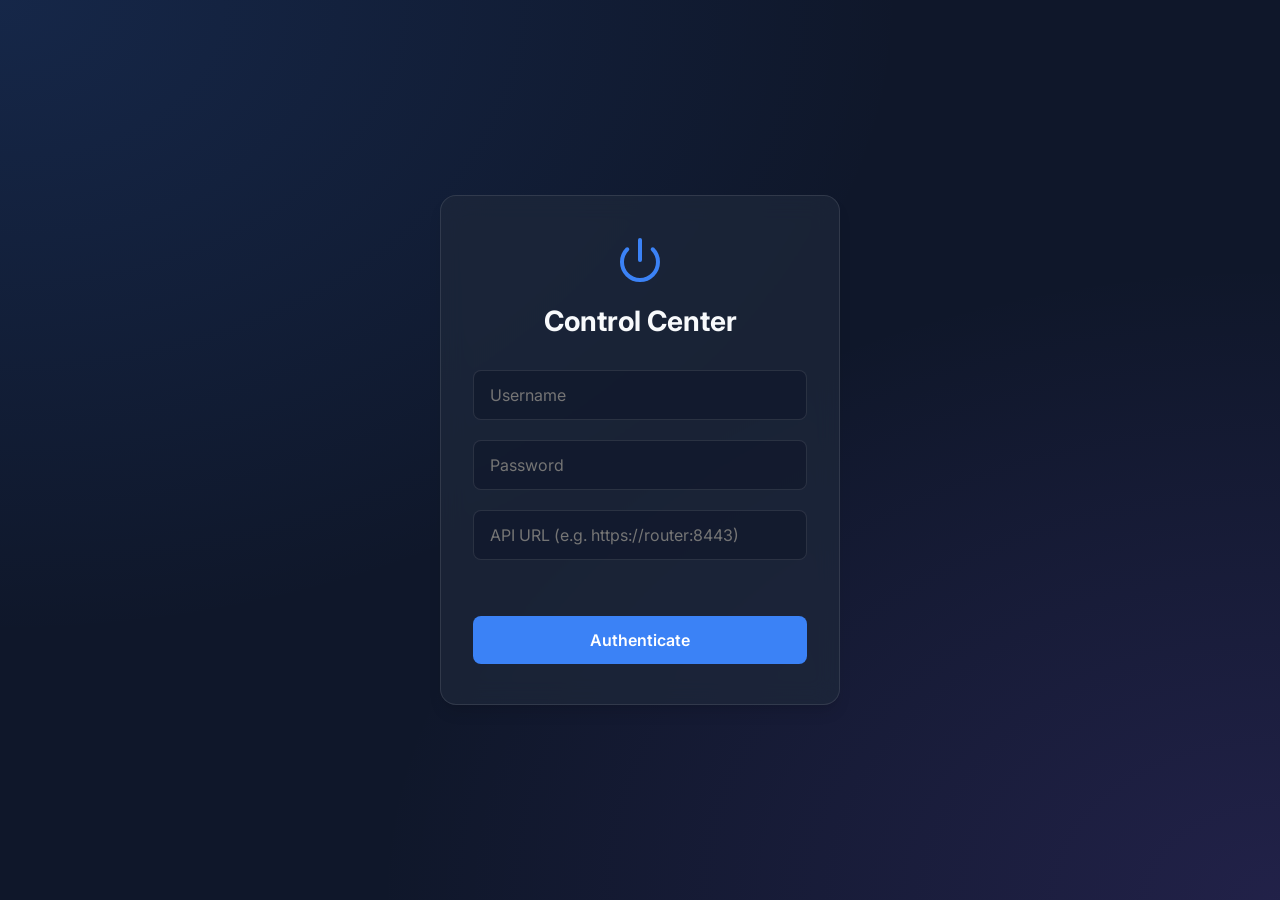
==== frontend/index.html @ cea1192f "Init commit" ====
<!DOCTYPE html>
<html lang="en">

<head>
    <meta charset="UTF-8">
    <meta name="viewport" content="width=device-width, initial-scale=1.0">
    <title>WOL Control Center</title>
    <!-- Modern Google Font -->
    <link href="https://fonts.googleapis.com/css2?family=Inter:wght@400;500;600;700&display=swap" rel="stylesheet">
    <link rel="stylesheet" href="styles.css">
</head>

<body>
    <div id="app">
        <!-- Login View -->
        <div id="login-view" class="view active">
            <div class="glass-panel login-panel">
                <div class="logo">
                    <svg viewBox="0 0 24 24" width="48" height="48" stroke="currentColor" stroke-width="2" fill="none"
                        stroke-linecap="round" stroke-linejoin="round" class="icon">
                        <path d="M18.36 6.64a9 9 0 1 1-12.73 0"></path>
                        <line x1="12" y1="2" x2="12" y2="12"></line>
                    </svg>
                </div>
                <h2>Control Center</h2>
                <p class="subtitle"></p>

                <form id="login-form">
                    <div class="input-group">
                        <input type="text" id="username" placeholder="Username" required>
                    </div>
                    <div class="input-group">
                        <input type="password" id="password" placeholder="Password" required>
                    </div>
                    <div class="input-group">
                        <input type="text" id="api-url" placeholder="API URL (e.g. https://router:8443)" required>
                    </div>
                    <div id="login-error" class="error-message"></div>
                    <button type="submit" class="btn btn-primary" id="login-btn">
                        <span class="btn-text">Authenticate</span>
                        <div class="spinner hidden"></div>
                    </button>
                </form>
            </div>
        </div>

        <!-- Dashboard View -->
        <div id="dashboard-view" class="view">
            <header class="dashboard-header">
                <div class="header-content">
                    <div class="logo-small">
                        <svg viewBox="0 0 24 24" width="24" height="24" stroke="currentColor" stroke-width="2"
                            fill="none" stroke-linecap="round" stroke-linejoin="round">
                            <path d="M18.36 6.64a9 9 0 1 1-12.73 0"></path>
                            <line x1="12" y1="2" x2="12" y2="12"></line>
                        </svg>
                        <h1>WOL Dashboard</h1>
                    </div>
                    <button id="logout-btn" class="btn btn-outline">Logout</button>
                </div>
            </header>

            <main class="dashboard-main">
                <div class="panel controls-panel">
                    <div class="panel-header">
                        <h2>Devices</h2>
                        <button id="refresh-all-btn" class="btn btn-secondary btn-sm">
                            <svg viewBox="0 0 24 24" width="16" height="16" stroke="currentColor" stroke-width="2"
                                fill="none" stroke-linecap="round" stroke-linejoin="round">
                                <polyline points="23 4 23 10 17 10"></polyline>
                                <polyline points="1 20 1 14 7 14"></polyline>
                                <path d="M3.51 9a9 9 0 0 1 14.85-3.36L23 10M1 14l4.64 4.36A9 9 0 0 0 20.49 15"></path>
                            </svg>
                            Refresh All
                        </button>
                    </div>
                    <div id="devices-list" class="devices-grid">
                        <!-- Devices will be injected here by JS -->
                        <div class="loading-state">
                            <div class="spinner"></div>
                            <p>Loading devices...</p>
                        </div>
                    </div>
                </div>
            </main>
        </div>
    </div>

    <!-- Template for Device Card -->
    <template id="device-card-template">
        <div class="device-card glass-panel">
            <div class="device-info">
                <h3 class="device-name">Device Name</h3>
                <div class="status-indicator">
                    <span class="status-dot offline"></span>
                    <span class="status-text">Checking status...</span>
                </div>
            </div>
            <div class="device-actions">
                <button class="btn btn-primary btn-wake">Wake Up</button>
                <button class="btn btn-icon btn-refresh" title="Check Status">
                    <svg viewBox="0 0 24 24" width="18" height="18" stroke="currentColor" stroke-width="2" fill="none"
                        stroke-linecap="round" stroke-linejoin="round">
                        <path d="M21.5 2v6h-6M2.5 22v-6h6M2 11.5a10 10 0 0 1 18.8-4.3M22 12.5a10 10 0 0 1-18.8 4.2" />
                    </svg>
                </button>
            </div>
        </div>
    </template>

    <script src="app.js"></script>
</body>

</html>
---- frontend/styles.css ----
:root {
    --bg-color: #0f172a;
    --panel-bg: rgba(30, 41, 59, 0.7);
    --panel-border: rgba(255, 255, 255, 0.1);
    --text-primary: #f8fafc;
    --text-secondary: #94a3b8;
    --primary-color: #3b82f6;
    --primary-hover: #2563eb;
    --danger-color: #ef4444;
    --success-color: #10b981;
    --offline-color: #64748b;
    --input-bg: rgba(15, 23, 42, 0.6);
    --shadow: 0 4px 6px -1px rgba(0, 0, 0, 0.1), 0 2px 4px -1px rgba(0, 0, 0, 0.06);
    --shadow-lg: 0 10px 15px -3px rgba(0, 0, 0, 0.1), 0 4px 6px -2px rgba(0, 0, 0, 0.05);
}

* {
    margin: 0;
    padding: 0;
    box-sizing: border-box;
}

body {
    font-family: 'Inter', -apple-system, BlinkMacSystemFont, 'Segoe UI', Roboto, Helvetica, Arial, sans-serif;
    background-color: var(--bg-color);
    background-image: 
        radial-gradient(at 0% 0%, rgba(59, 130, 246, 0.15) 0px, transparent 50%),
        radial-gradient(at 100% 100%, rgba(139, 92, 246, 0.15) 0px, transparent 50%);
    background-attachment: fixed;
    color: var(--text-primary);
    min-height: 100vh;
    display: flex;
    flex-direction: column;
}

#app {
    flex: 1;
    display: flex;
    flex-direction: column;
}

/* View Management */
.view {
    display: none;
    flex: 1;
    animation: fadeIn 0.3s ease-in-out;
}

.view.active {
    display: flex;
    flex-direction: column;
}

@keyframes fadeIn {
    from { opacity: 0; transform: translateY(10px); }
    to { opacity: 1; transform: translateY(0); }
}

/* Glassmorphism Common */
.glass-panel {
    background: var(--panel-bg);
    backdrop-filter: blur(12px);
    -webkit-backdrop-filter: blur(12px);
    border: 1px solid var(--panel-border);
    border-radius: 16px;
    box-shadow: var(--shadow-lg);
}

/* --- Login View --- */
#login-view {
    justify-content: center;
    align-items: center;
    padding: 2rem;
}

.login-panel {
    width: 100%;
    max-width: 400px;
    padding: 2.5rem 2rem;
    text-align: center;
}

.logo {
    color: var(--primary-color);
    margin-bottom: 1rem;
}

.login-panel h2 {
    font-size: 1.75rem;
    font-weight: 700;
    margin-bottom: 0.5rem;
}

.login-panel .subtitle {
    color: var(--text-secondary);
    margin-bottom: 2rem;
    font-size: 0.95rem;
}

.input-group {
    margin-bottom: 1.25rem;
}

input {
    width: 100%;
    padding: 0.875rem 1rem;
    background: var(--input-bg);
    border: 1px solid var(--panel-border);
    border-radius: 8px;
    color: var(--text-primary);
    font-size: 1rem;
    transition: all 0.2s;
    font-family: inherit;
}

input:focus {
    outline: none;
    border-color: var(--primary-color);
    box-shadow: 0 0 0 2px rgba(59, 130, 246, 0.25);
}

.error-message {
    color: var(--danger-color);
    font-size: 0.875rem;
    min-height: 1.25rem;
    margin-bottom: 1rem;
    text-align: left;
}

/* --- Buttons --- */
.btn {
    display: inline-flex;
    align-items: center;
    justify-content: center;
    gap: 0.5rem;
    padding: 0.875rem 1.5rem;
    border: none;
    border-radius: 8px;
    font-size: 1rem;
    font-weight: 600;
    cursor: pointer;
    transition: all 0.2s;
    font-family: inherit;
}

.btn:disabled {
    opacity: 0.7;
    cursor: not-allowed;
}

.btn-primary {
    width: 100%;
    background-color: var(--primary-color);
    color: white;
}

.btn-primary:hover:not(:disabled) {
    background-color: var(--primary-hover);
    transform: translateY(-1px);
}

.btn-secondary {
    background-color: rgba(255, 255, 255, 0.1);
    color: var(--text-primary);
}

.btn-secondary:hover:not(:disabled) {
    background-color: rgba(255, 255, 255, 0.15);
}

.btn-outline {
    background: transparent;
    border: 1px solid var(--panel-border);
    color: var(--text-primary);
}

.btn-outline:hover {
    background: rgba(255, 255, 255, 0.05);
}

.btn-sm {
    padding: 0.5rem 1rem;
    font-size: 0.875rem;
}

.btn-icon {
    padding: 0.6rem;
    background: rgba(255, 255, 255, 0.05);
    color: var(--text-secondary);
    border-radius: 8px;
}

.btn-icon:hover:not(:disabled) {
    background: rgba(255, 255, 255, 0.1);
    color: var(--text-primary);
}

/* --- Spinner --- */
.spinner {
    width: 20px;
    height: 20px;
    border: 2px solid rgba(255, 255, 255, 0.3);
    border-radius: 50%;
    border-top-color: #fff;
    animation: spin 0.8s linear infinite;
}

.spinner.hidden {
    display: none;
}

@keyframes spin {
    to { transform: rotate(360deg); }
}

/* --- Dashboard View --- */
.dashboard-header {
    background: rgba(15, 23, 42, 0.8);
    backdrop-filter: blur(8px);
    border-bottom: 1px solid var(--panel-border);
    padding: 1rem 2rem;
    position: sticky;
    top: 0;
    z-index: 10;
}

.header-content {
    max-width: 1000px;
    margin: 0 auto;
    display: flex;
    justify-content: space-between;
    align-items: center;
}

.logo-small {
    display: flex;
    align-items: center;
    gap: 0.75rem;
    color: var(--text-primary);
}

.logo-small h1 {
    font-size: 1.25rem;
    font-weight: 600;
}

.logo-small svg {
    color: var(--primary-color);
}

.dashboard-main {
    flex: 1;
    padding: 2rem;
    max-width: 1040px;
    margin: 0 auto;
    width: 100%;
}

.panel-header {
    display: flex;
    justify-content: space-between;
    align-items: center;
    margin-bottom: 1.5rem;
}

.panel-header h2 {
    font-size: 1.5rem;
    font-weight: 600;
}

/* Devices Grid */
.devices-grid {
    display: grid;
    grid-template-columns: repeat(auto-fill, minmax(300px, 1fr));
    gap: 1.5rem;
}

.loading-state {
    grid-column: 1 / -1;
    display: flex;
    flex-direction: column;
    align-items: center;
    justify-content: center;
    padding: 4rem 2rem;
    color: var(--text-secondary);
    gap: 1rem;
}

.device-card {
    padding: 1.5rem;
    display: flex;
    flex-direction: column;
    gap: 1.5rem;
    transition: transform 0.2s, box-shadow 0.2s;
}

.device-card:hover {
    transform: translateY(-2px);
    box-shadow: 0 15px 25px -5px rgba(0, 0, 0, 0.15), 0 8px 10px -6px rgba(0, 0, 0, 0.1);
}

.device-info {
    display: flex;
    flex-direction: column;
    gap: 0.5rem;
}

.device-name {
    font-size: 1.25rem;
    font-weight: 600;
    word-break: break-all;
}

.status-indicator {
    display: flex;
    align-items: center;
    gap: 0.5rem;
    font-size: 0.9rem;
    color: var(--text-secondary);
}

.status-dot {
    width: 10px;
    height: 10px;
    border-radius: 50%;
}

.status-dot.online {
    background-color: var(--success-color);
    box-shadow: 0 0 8px rgba(16, 185, 129, 0.6);
}

.status-dot.offline {
    background-color: var(--offline-color);
}

.status-dot.waking {
    background-color: #f59e0b;
    box-shadow: 0 0 8px rgba(245, 158, 11, 0.6);
    animation: pulse 1.5s infinite;
}

@keyframes pulse {
    0% { transform: scale(0.95); opacity: 0.8; }
    50% { transform: scale(1.1); opacity: 1; }
    100% { transform: scale(0.95); opacity: 0.8; }
}

.device-actions {
    display: flex;
    gap: 0.75rem;
    margin-top: auto;
}

.device-actions .btn-wake {
    flex: 1;
}

@media (max-width: 600px) {
    .dashboard-header {
        padding: 1rem;
    }
    .dashboard-main {
        padding: 1rem;
    }
    .devices-grid {
        grid-template-columns: 1fr;
    }
}
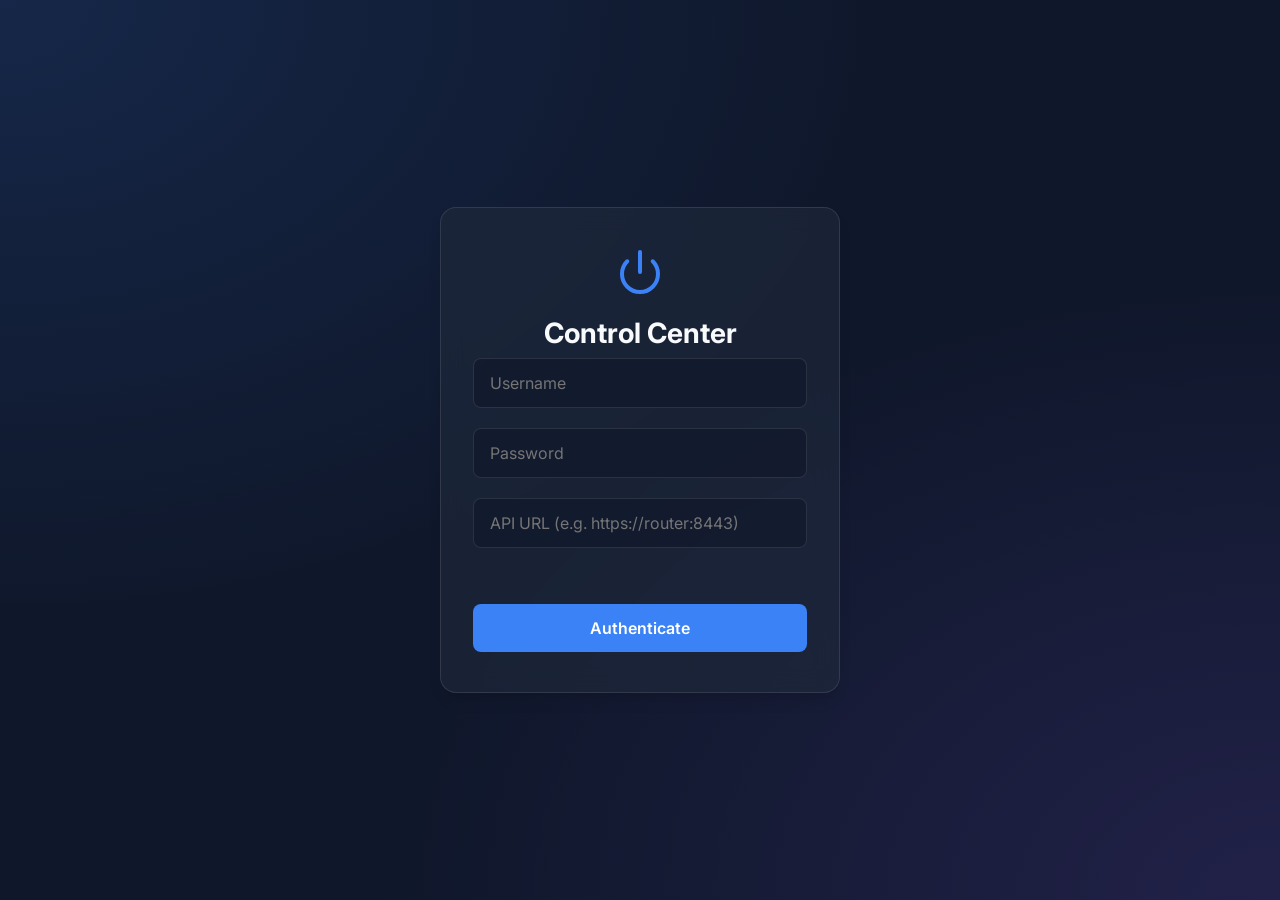
==== commit 65ebac66: "Finish WOL Control Center: Security (JTI, Grace Period, Secure Headers), UI (Toasts, Glassmorphism, " ====
--- a/frontend/index.html
+++ b/frontend/index.html
@@ -8,6 +8,9 @@
     <!-- Modern Google Font -->
     <link href="https://fonts.googleapis.com/css2?family=Inter:wght@400;500;600;700&display=swap" rel="stylesheet">
     <link rel="stylesheet" href="styles.css">
+    <link rel="icon" type="image/svg+xml" href="favicon.svg">
+    <link rel="manifest" href="manifest.json">
+    <meta name="theme-color" content="#0f172a">
 </head>
 
 <body>
@@ -23,7 +26,6 @@
                     </svg>
                 </div>
                 <h2>Control Center</h2>
-                <p class="subtitle"></p>
 
                 <form id="login-form">
                     <div class="input-group">
@@ -56,30 +58,63 @@
                         </svg>
                         <h1>WOL Dashboard</h1>
                     </div>
-                    <button id="logout-btn" class="btn btn-outline">Logout</button>
+                    <div class="user-menu-container">
+                        <button id="user-menu-btn" class="btn btn-outline user-menu-btn">
+                            <svg viewBox="0 0 24 24" width="16" height="16" stroke="currentColor" stroke-width="2" fill="none" stroke-linecap="round" stroke-linejoin="round">
+                                <path d="M20 21v-2a4 4 0 0 0-4-4H8a4 4 0 0 0-4 4v2"></path>
+                                <circle cx="12" cy="7" r="4"></circle>
+                            </svg>
+                            <span id="display-username">User</span>
+                            <svg id="menu-chevron" class="chevron" viewBox="0 0 24 24" width="14" height="14" stroke="currentColor" stroke-width="2" fill="none" stroke-linecap="round" stroke-linejoin="round">
+                                <polyline points="6 9 12 15 18 9"></polyline>
+                            </svg>
+                        </button>
+                        <div id="user-dropdown" class="dropdown-menu glass-panel hidden">
+                            <div class="dropdown-header">
+                                <div class="dropdown-header-title">
+                                    <span class="dropdown-label">API Server</span>
+                                    <span class="version-badge">__APP_VERSION__</span>
+                                </div>
+                                <p class="dropdown-api-url" id="display-api-url">...</p>
+                            </div>
+                            <div class="dropdown-divider"></div>
+                            <a href="https://github.com/Mat1RX/WakeOnLan-Control-Center" target="_blank" class="btn btn-outline btn-full btn-sm">
+                                <svg viewBox="0 0 24 24" width="16" height="16" stroke="currentColor" stroke-width="2" fill="none" stroke-linecap="round" stroke-linejoin="round">
+                                    <path d="M9 19c-5 1.5-5-2.5-7-3m14 6v-3.87a3.37 3.37 0 0 0-.94-2.61c3.14-.35 6.44-1.54 6.44-7A5.44 5.44 0 0 0 20 4.77 5.07 5.07 0 0 0 19.91 1S18.73.65 16 2.48a13.38 13.38 0 0 0-7 0C6.27.65 5.09 1 5.09 1A5.07 5.07 0 0 0 5 4.77a5.44 5.44 0 0 0-1.5 3.78c0 5.42 3.3 6.61 6.44 7A3.37 3.37 0 0 0 9 18.13V22"></path>
+                                </svg>
+                                GitHub Repository
+                            </a>
+                            <button id="logout-btn" class="btn btn-danger btn-full btn-sm">
+                                <svg viewBox="0 0 24 24" width="16" height="16" stroke="currentColor" stroke-width="2" fill="none" stroke-linecap="round" stroke-linejoin="round">
+                                    <path d="M9 21H5a2 2 0 0 1-2-2V5a2 2 0 0 1 2-2h4"></path>
+                                    <polyline points="16 17 21 12 16 7"></polyline>
+                                    <line x1="21" y1="12" x2="9" y2="12"></line>
+                                </svg>
+                                Logout
+                            </button>
+                        </div>
+                    </div>
                 </div>
             </header>
 
             <main class="dashboard-main">
-                <div class="panel controls-panel">
-                    <div class="panel-header">
-                        <h2>Devices</h2>
-                        <button id="refresh-all-btn" class="btn btn-secondary btn-sm">
-                            <svg viewBox="0 0 24 24" width="16" height="16" stroke="currentColor" stroke-width="2"
-                                fill="none" stroke-linecap="round" stroke-linejoin="round">
-                                <polyline points="23 4 23 10 17 10"></polyline>
-                                <polyline points="1 20 1 14 7 14"></polyline>
-                                <path d="M3.51 9a9 9 0 0 1 14.85-3.36L23 10M1 14l4.64 4.36A9 9 0 0 0 20.49 15"></path>
-                            </svg>
-                            Refresh All
-                        </button>
-                    </div>
-                    <div id="devices-list" class="devices-grid">
-                        <!-- Devices will be injected here by JS -->
-                        <div class="loading-state">
-                            <div class="spinner"></div>
-                            <p>Loading devices...</p>
-                        </div>
+                <div class="panel-header">
+                    <h2>Devices</h2>
+                    <button id="refresh-all-btn" class="btn btn-secondary btn-sm">
+                        <svg viewBox="0 0 24 24" width="16" height="16" stroke="currentColor" stroke-width="2"
+                            fill="none" stroke-linecap="round" stroke-linejoin="round">
+                            <polyline points="23 4 23 10 17 10"></polyline>
+                            <polyline points="1 20 1 14 7 14"></polyline>
+                            <path d="M3.51 9a9 9 0 0 1 14.85-3.36L23 10M1 14l4.64 4.36A9 9 0 0 0 20.49 15"></path>
+                        </svg>
+                        Refresh All
+                    </button>
+                </div>
+                <div id="devices-list" class="devices-grid">
+                    <!-- Devices will be injected here by JS -->
+                    <div class="loading-state">
+                        <div class="spinner"></div>
+                        <p>Loading devices...</p>
                     </div>
                 </div>
             </main>
@@ -108,6 +143,8 @@
         </div>
     </template>
 
+    <div id="toast-container" class="toast-container"></div>
+
     <script src="app.js"></script>
 </body>
 
--- a/frontend/styles.css
+++ b/frontend/styles.css
@@ -1,17 +1,54 @@
 :root {
+    /* Background */
     --bg-color: #0f172a;
+    --header-bg: rgba(15, 23, 42, 0.8);
+    --input-bg: rgba(15, 23, 42, 0.6);
+    --code-bg: rgba(0, 0, 0, 0.2);
+
+    /* Panels / Glass */
     --panel-bg: rgba(30, 41, 59, 0.7);
     --panel-border: rgba(255, 255, 255, 0.1);
+
+    /* Text */
     --text-primary: #f8fafc;
     --text-secondary: #94a3b8;
+    --text-white: #ffffff;
+
+    /* Brand Colors */
     --primary-color: #3b82f6;
     --primary-hover: #2563eb;
+    --primary-glow: rgba(59, 130, 246, 0.15);
+    --primary-subtle: rgba(59, 130, 246, 0.2);
+    --primary-ring: rgba(59, 130, 246, 0.25);
+
+    /* Accent (purple gradient) */
+    --accent-color: rgba(139, 92, 246, 0.15);
+
+    /* Semantic */
+    --success-color: #10b981;
+    --success-glow: rgba(16, 185, 129, 0.6);
+    --warning-color: #f59e0b;
+    --warning-glow: rgba(245, 158, 11, 0.6);
     --danger-color: #ef4444;
-    --success-color: #10b981;
+    --danger-hover: #dc2626;
+    --danger-subtle: rgba(239, 68, 68, 0.1);
+    --danger-border: rgba(239, 68, 68, 0.2);
+    --danger-glow: rgba(239, 68, 68, 0.3);
     --offline-color: #64748b;
-    --input-bg: rgba(15, 23, 42, 0.6);
+
+    /* Surfaces */
+    --surface-hover: rgba(255, 255, 255, 0.05);
+    --surface-subtle: rgba(255, 255, 255, 0.1);
+    --surface-medium: rgba(255, 255, 255, 0.15);
+
+    /* Spinner */
+    --spinner-track: rgba(255, 255, 255, 0.3);
+
+    /* Shadows */
     --shadow: 0 4px 6px -1px rgba(0, 0, 0, 0.1), 0 2px 4px -1px rgba(0, 0, 0, 0.06);
     --shadow-lg: 0 10px 15px -3px rgba(0, 0, 0, 0.1), 0 4px 6px -2px rgba(0, 0, 0, 0.05);
+    --shadow-card: 0 15px 25px -5px rgba(0, 0, 0, 0.15), 0 8px 10px -6px rgba(0, 0, 0, 0.1);
+    --shadow-danger: 0 4px 12px var(--danger-glow);
 }
 
 * {
@@ -23,9 +60,9 @@
 body {
     font-family: 'Inter', -apple-system, BlinkMacSystemFont, 'Segoe UI', Roboto, Helvetica, Arial, sans-serif;
     background-color: var(--bg-color);
-    background-image: 
-        radial-gradient(at 0% 0%, rgba(59, 130, 246, 0.15) 0px, transparent 50%),
-        radial-gradient(at 100% 100%, rgba(139, 92, 246, 0.15) 0px, transparent 50%);
+    background-image:
+        radial-gradient(at 0% 0%, var(--primary-glow) 0px, transparent 50%),
+        radial-gradient(at 100% 100%, var(--accent-color) 0px, transparent 50%);
     background-attachment: fixed;
     color: var(--text-primary);
     min-height: 100vh;
@@ -116,7 +153,7 @@
 input:focus {
     outline: none;
     border-color: var(--primary-color);
-    box-shadow: 0 0 0 2px rgba(59, 130, 246, 0.25);
+    box-shadow: 0 0 0 2px var(--primary-ring);
 }
 
 .error-message {
@@ -141,6 +178,7 @@
     cursor: pointer;
     transition: all 0.2s;
     font-family: inherit;
+    text-decoration: none;
 }
 
 .btn:disabled {
@@ -151,7 +189,7 @@
 .btn-primary {
     width: 100%;
     background-color: var(--primary-color);
-    color: white;
+    color: var(--text-white);
 }
 
 .btn-primary:hover:not(:disabled) {
@@ -160,12 +198,12 @@
 }
 
 .btn-secondary {
-    background-color: rgba(255, 255, 255, 0.1);
+    background-color: var(--surface-subtle);
     color: var(--text-primary);
 }
 
 .btn-secondary:hover:not(:disabled) {
-    background-color: rgba(255, 255, 255, 0.15);
+    background-color: var(--surface-medium);
 }
 
 .btn-outline {
@@ -175,7 +213,20 @@
 }
 
 .btn-outline:hover {
-    background: rgba(255, 255, 255, 0.05);
+    background: var(--surface-hover);
+}
+
+.btn-danger {
+    background: var(--danger-subtle);
+    border: 1px solid var(--danger-border);
+    color: var(--danger-color);
+}
+
+.btn-danger:hover:not(:disabled) {
+    background-color: var(--danger-color);
+    color: var(--text-white);
+    transform: translateY(-1px);
+    box-shadow: var(--shadow-danger);
 }
 
 .btn-sm {
@@ -185,23 +236,27 @@
 
 .btn-icon {
     padding: 0.6rem;
-    background: rgba(255, 255, 255, 0.05);
+    background: var(--surface-hover);
     color: var(--text-secondary);
     border-radius: 8px;
 }
 
 .btn-icon:hover:not(:disabled) {
-    background: rgba(255, 255, 255, 0.1);
-    color: var(--text-primary);
+    background: var(--surface-subtle);
+    color: var(--text-primary);
+}
+
+.btn-full {
+    width: 100%;
 }
 
 /* --- Spinner --- */
 .spinner {
     width: 20px;
     height: 20px;
-    border: 2px solid rgba(255, 255, 255, 0.3);
+    border: 2px solid var(--spinner-track);
     border-radius: 50%;
-    border-top-color: #fff;
+    border-top-color: var(--text-white);
     animation: spin 0.8s linear infinite;
 }
 
@@ -215,7 +270,7 @@
 
 /* --- Dashboard View --- */
 .dashboard-header {
-    background: rgba(15, 23, 42, 0.8);
+    background: var(--header-bg);
     backdrop-filter: blur(8px);
     border-bottom: 1px solid var(--panel-border);
     padding: 1rem 2rem;
@@ -296,7 +351,7 @@
 
 .device-card:hover {
     transform: translateY(-2px);
-    box-shadow: 0 15px 25px -5px rgba(0, 0, 0, 0.15), 0 8px 10px -6px rgba(0, 0, 0, 0.1);
+    box-shadow: var(--shadow-card);
 }
 
 .device-info {
@@ -327,7 +382,7 @@
 
 .status-dot.online {
     background-color: var(--success-color);
-    box-shadow: 0 0 8px rgba(16, 185, 129, 0.6);
+    box-shadow: 0 0 8px var(--success-glow);
 }
 
 .status-dot.offline {
@@ -335,8 +390,8 @@
 }
 
 .status-dot.waking {
-    background-color: #f59e0b;
-    box-shadow: 0 0 8px rgba(245, 158, 11, 0.6);
+    background-color: var(--warning-color);
+    box-shadow: 0 0 8px var(--warning-glow);
     animation: pulse 1.5s infinite;
 }
 
@@ -367,3 +422,145 @@
         grid-template-columns: 1fr;
     }
 }
+
+/* --- User Menu --- */
+.user-menu-container {
+    position: relative;
+}
+
+.user-menu-btn {
+    padding: 0.5rem 1rem;
+    gap: 0.5rem;
+}
+
+.user-menu-btn .chevron {
+    transition: transform 0.2s;
+}
+
+.user-menu-btn.open .chevron {
+    transform: rotate(180deg);
+}
+
+.dropdown-menu {
+    position: absolute;
+    top: calc(100% + 0.5rem);
+    right: 0;
+    min-width: 240px;
+    padding: 1.25rem;
+    display: flex;
+    flex-direction: column;
+    gap: 0.75rem;
+    transform-origin: top right;
+    transition: opacity 0.2s, transform 0.2s, visibility 0.2s;
+    opacity: 1;
+    visibility: visible;
+    transform: scale(1);
+    z-index: 50;
+}
+
+.dropdown-menu.hidden {
+    opacity: 0;
+    visibility: hidden;
+    transform: scale(0.95);
+    display: flex;
+}
+
+.dropdown-header {
+    display: flex;
+    flex-direction: column;
+    gap: 0.5rem;
+    margin-bottom: 0.25rem;
+}
+
+.dropdown-header-title {
+    display: flex;
+    justify-content: space-between;
+    align-items: center;
+}
+
+.dropdown-label {
+    font-size: 0.75rem;
+    text-transform: uppercase;
+    letter-spacing: 0.05em;
+    color: var(--text-secondary);
+}
+
+.version-badge {
+    font-size: 0.7rem;
+    font-weight: 600;
+    padding: 0.15rem 0.4rem;
+    background: var(--primary-subtle);
+    color: var(--primary-color);
+    border-radius: 4px;
+    letter-spacing: 0.05em;
+}
+
+.dropdown-api-url {
+    font-size: 0.85rem;
+    color: var(--text-primary);
+    word-break: break-all;
+    font-family: monospace;
+    background: var(--code-bg);
+    padding: 0.5rem;
+    border-radius: 6px;
+    border: 1px solid var(--panel-border);
+}
+
+.dropdown-divider {
+    height: 1px;
+    background: var(--panel-border);
+    margin: 0.25rem -1.25rem;
+}
+
+/* --- Toast Notifications --- */
+.toast-container {
+    position: fixed;
+    bottom: 1.5rem;
+    right: 1.5rem;
+    z-index: 200;
+    display: flex;
+    flex-direction: column;
+    gap: 0.5rem;
+    pointer-events: none;
+}
+
+.toast {
+    background: var(--panel-bg);
+    backdrop-filter: blur(12px);
+    -webkit-backdrop-filter: blur(12px);
+    border: 1px solid var(--panel-border);
+    border-radius: 10px;
+    padding: 0.75rem 1rem;
+    max-width: 320px;
+    font-size: 0.875rem;
+    font-weight: 500;
+    color: var(--text-primary);
+    box-shadow: var(--shadow-lg);
+    opacity: 0;
+    transform: translateX(1rem);
+    transition: opacity 0.3s ease, transform 0.3s ease;
+    pointer-events: auto;
+}
+
+.toast.toast-visible {
+    opacity: 1;
+    transform: translateX(0);
+}
+
+.toast.toast-error {
+    border-color: var(--danger-border);
+    background: rgba(239, 68, 68, 0.08);
+    color: var(--danger-color);
+}
+
+.toast.toast-success {
+    border-color: rgba(16, 185, 129, 0.3);
+    background: rgba(16, 185, 129, 0.08);
+    color: var(--success-color);
+}
+
+.toast.toast-warning {
+    border-color: rgba(245, 158, 11, 0.3);
+    background: rgba(245, 158, 11, 0.08);
+    color: var(--warning-color);
+}
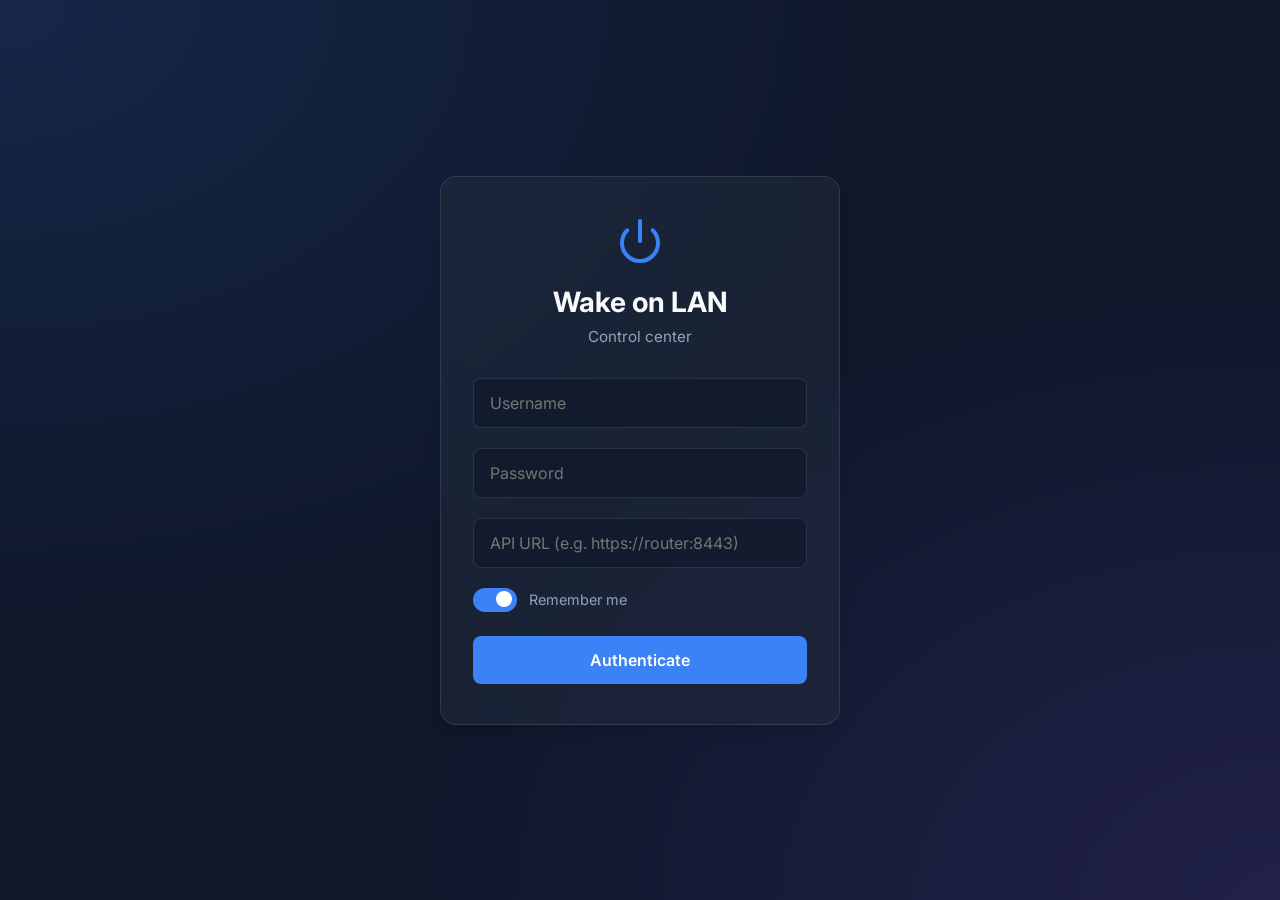
==== commit 117e83b8: "Add remembr me button" ====
--- a/frontend/index.html
+++ b/frontend/index.html
@@ -25,7 +25,8 @@
                         <line x1="12" y1="2" x2="12" y2="12"></line>
                     </svg>
                 </div>
-                <h2>Control Center</h2>
+                <h2>Wake on LAN</h2>
+                <p class="subtitle">Control center</p>
 
                 <form id="login-form">
                     <div class="input-group">
@@ -37,11 +38,16 @@
                     <div class="input-group">
                         <input type="text" id="api-url" placeholder="API URL (e.g. https://router:8443)" required>
                     </div>
-                    <div id="login-error" class="error-message"></div>
+                    <label class="remember-me">
+                        <input type="checkbox" id="remember-me" checked>
+                        <span class="toggle-switch"></span>
+                        <span class="remember-text">Remember me</span>
+                    </label>
                     <button type="submit" class="btn btn-primary" id="login-btn">
                         <span class="btn-text">Authenticate</span>
                         <div class="spinner hidden"></div>
                     </button>
+                    <div id="login-error" class="error-message"></div>
                 </form>
             </div>
         </div>
@@ -60,12 +66,15 @@
                     </div>
                     <div class="user-menu-container">
                         <button id="user-menu-btn" class="btn btn-outline user-menu-btn">
-                            <svg viewBox="0 0 24 24" width="16" height="16" stroke="currentColor" stroke-width="2" fill="none" stroke-linecap="round" stroke-linejoin="round">
+                            <svg viewBox="0 0 24 24" width="16" height="16" stroke="currentColor" stroke-width="2"
+                                fill="none" stroke-linecap="round" stroke-linejoin="round">
                                 <path d="M20 21v-2a4 4 0 0 0-4-4H8a4 4 0 0 0-4 4v2"></path>
                                 <circle cx="12" cy="7" r="4"></circle>
                             </svg>
                             <span id="display-username">User</span>
-                            <svg id="menu-chevron" class="chevron" viewBox="0 0 24 24" width="14" height="14" stroke="currentColor" stroke-width="2" fill="none" stroke-linecap="round" stroke-linejoin="round">
+                            <svg id="menu-chevron" class="chevron" viewBox="0 0 24 24" width="14" height="14"
+                                stroke="currentColor" stroke-width="2" fill="none" stroke-linecap="round"
+                                stroke-linejoin="round">
                                 <polyline points="6 9 12 15 18 9"></polyline>
                             </svg>
                         </button>
@@ -78,14 +87,19 @@
                                 <p class="dropdown-api-url" id="display-api-url">...</p>
                             </div>
                             <div class="dropdown-divider"></div>
-                            <a href="https://github.com/Mat1RX/WakeOnLan-Control-Center" target="_blank" class="btn btn-outline btn-full btn-sm">
-                                <svg viewBox="0 0 24 24" width="16" height="16" stroke="currentColor" stroke-width="2" fill="none" stroke-linecap="round" stroke-linejoin="round">
-                                    <path d="M9 19c-5 1.5-5-2.5-7-3m14 6v-3.87a3.37 3.37 0 0 0-.94-2.61c3.14-.35 6.44-1.54 6.44-7A5.44 5.44 0 0 0 20 4.77 5.07 5.07 0 0 0 19.91 1S18.73.65 16 2.48a13.38 13.38 0 0 0-7 0C6.27.65 5.09 1 5.09 1A5.07 5.07 0 0 0 5 4.77a5.44 5.44 0 0 0-1.5 3.78c0 5.42 3.3 6.61 6.44 7A3.37 3.37 0 0 0 9 18.13V22"></path>
+                            <a href="https://github.com/Mat1RX/WakeOnLan-Control-Center" target="_blank"
+                                class="btn btn-outline btn-full btn-sm">
+                                <svg viewBox="0 0 24 24" width="16" height="16" stroke="currentColor" stroke-width="2"
+                                    fill="none" stroke-linecap="round" stroke-linejoin="round">
+                                    <path
+                                        d="M9 19c-5 1.5-5-2.5-7-3m14 6v-3.87a3.37 3.37 0 0 0-.94-2.61c3.14-.35 6.44-1.54 6.44-7A5.44 5.44 0 0 0 20 4.77 5.07 5.07 0 0 0 19.91 1S18.73.65 16 2.48a13.38 13.38 0 0 0-7 0C6.27.65 5.09 1 5.09 1A5.07 5.07 0 0 0 5 4.77a5.44 5.44 0 0 0-1.5 3.78c0 5.42 3.3 6.61 6.44 7A3.37 3.37 0 0 0 9 18.13V22">
+                                    </path>
                                 </svg>
                                 GitHub Repository
                             </a>
                             <button id="logout-btn" class="btn btn-danger btn-full btn-sm">
-                                <svg viewBox="0 0 24 24" width="16" height="16" stroke="currentColor" stroke-width="2" fill="none" stroke-linecap="round" stroke-linejoin="round">
+                                <svg viewBox="0 0 24 24" width="16" height="16" stroke="currentColor" stroke-width="2"
+                                    fill="none" stroke-linecap="round" stroke-linejoin="round">
                                     <path d="M9 21H5a2 2 0 0 1-2-2V5a2 2 0 0 1 2-2h4"></path>
                                     <polyline points="16 17 21 12 16 7"></polyline>
                                     <line x1="21" y1="12" x2="9" y2="12"></line>
--- a/frontend/styles.css
+++ b/frontend/styles.css
@@ -159,10 +159,69 @@
 .error-message {
     color: var(--danger-color);
     font-size: 0.875rem;
-    min-height: 1.25rem;
-    margin-bottom: 1rem;
-    text-align: left;
-}
+    text-align: center;
+    display: none;
+    margin-top: 1rem;
+}
+
+.error-message:not(:empty) {
+    display: block;
+}
+
+.remember-me {
+    display: flex;
+    align-items: center;
+    justify-content: flex-start;
+    gap: 0.75rem;
+    cursor: pointer;
+    font-size: 0.9rem;
+    color: var(--text-secondary);
+    user-select: none;
+    margin-bottom: 1.5rem;
+    transition: color 0.2s;
+    width: 100%;
+}
+
+.remember-me:hover {
+    color: var(--text-primary);
+}
+
+.remember-me input {
+    display: none;
+}
+
+.toggle-switch {
+    position: relative;
+    width: 44px;
+    height: 24px;
+    background: rgba(255, 255, 255, 0.08);
+    border: 1px solid var(--border-color);
+    border-radius: 24px;
+    transition: all 0.3s ease;
+}
+
+.toggle-switch::after {
+    content: "";
+    position: absolute;
+    top: 3px;
+    left: 3px;
+    width: 16px;
+    height: 16px;
+    background: var(--text-secondary);
+    border-radius: 50%;
+    transition: all 0.3s cubic-bezier(0.68, -0.55, 0.265, 1.55);
+}
+
+.remember-me input:checked + .toggle-switch {
+    background: var(--primary-color);
+    border-color: var(--primary-color);
+}
+
+.remember-me input:checked + .toggle-switch::after {
+    left: 23px;
+    background: white;
+}
+
 
 /* --- Buttons --- */
 .btn {
@@ -429,8 +488,17 @@
 }
 
 .user-menu-btn {
+    display: inline-flex;
+    align-items: center;
     padding: 0.5rem 1rem;
     gap: 0.5rem;
+}
+
+#display-username {
+    max-width: 120px;
+    overflow: hidden;
+    text-overflow: ellipsis;
+    white-space: nowrap;
 }
 
 .user-menu-btn .chevron {
@@ -462,7 +530,7 @@
     opacity: 0;
     visibility: hidden;
     transform: scale(0.95);
-    display: flex;
+    pointer-events: none;
 }
 
 .dropdown-header {
